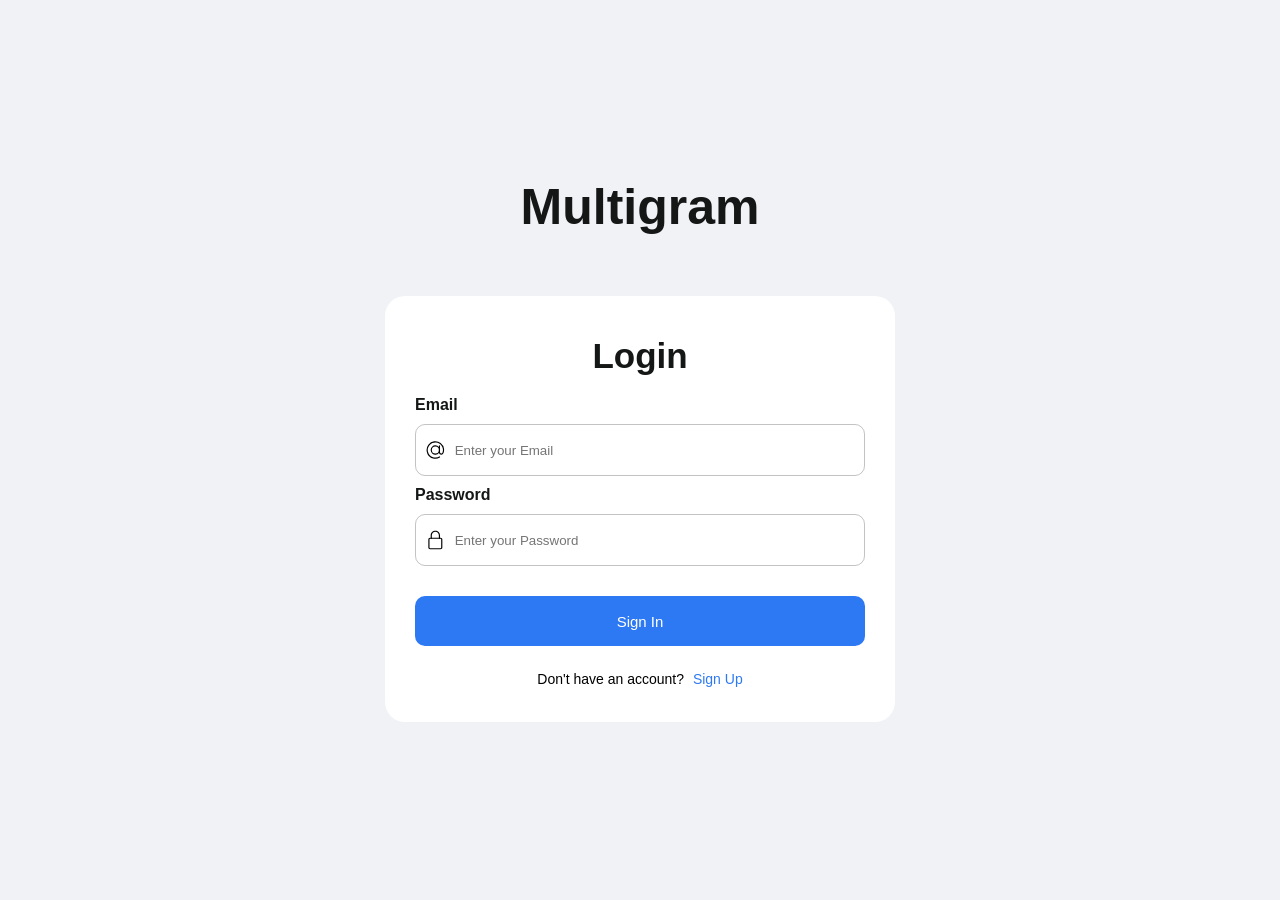
==== index.html @ 5e744e84 "finished signup and login page" ====
<!DOCTYPE html>
<html lang="en">
  <head>
    <meta charset="UTF-8" />
    <meta http-equiv="X-UA-Compatible" content="IE=edge" />
    <meta name="viewport" content="width=device-width, initial-scale=1.0" />
    <link rel="stylesheet" href="style.css" />
    <title>Multigram</title>
  </head>
  <body>
    <div class="container">
      <h1>Multigram</h1>
      <form class="form">
        <h1>Login</h1>
        <div class="flex-column">
          <label>Email </label>
        </div>
        <div class="inputForm">
          <svg
            xmlns="http://www.w3.org/2000/svg"
            width="20"
            viewBox="0 0 32 32"
            height="20"
          >
            <g data-name="Layer 3" id="Layer_3">
              <path
                d="m30.853 13.87a15 15 0 0 0 -29.729 4.082 15.1 15.1 0 0 0 12.876 12.918 15.6 15.6 0 0 0 2.016.13 14.85 14.85 0 0 0 7.715-2.145 1 1 0 1 0 -1.031-1.711 13.007 13.007 0 1 1 5.458-6.529 2.149 2.149 0 0 1 -4.158-.759v-10.856a1 1 0 0 0 -2 0v1.726a8 8 0 1 0 .2 10.325 4.135 4.135 0 0 0 7.83.274 15.2 15.2 0 0 0 .823-7.455zm-14.853 8.13a6 6 0 1 1 6-6 6.006 6.006 0 0 1 -6 6z"
              ></path>
            </g>
          </svg>
          <input
            placeholder="Enter your Email"
            class="input"
            type="text"
            required="@"
          />
        </div>

        <div class="flex-column">
          <label>Password </label>
        </div>
        <div class="inputForm">
          <svg
            xmlns="http://www.w3.org/2000/svg"
            width="20"
            viewBox="-64 0 512 512"
            height="20"
          >
            <path
              d="m336 512h-288c-26.453125 0-48-21.523438-48-48v-224c0-26.476562 21.546875-48 48-48h288c26.453125 0 48 21.523438 48 48v224c0 26.476562-21.546875 48-48 48zm-288-288c-8.8125 0-16 7.167969-16 16v224c0 8.832031 7.1875 16 16 16h288c8.8125 0 16-7.167969 16-16v-224c0-8.832031-7.1875-16-16-16zm0 0"
            ></path>
            <path
              d="m304 224c-8.832031 0-16-7.167969-16-16v-80c0-52.929688-43.070312-96-96-96s-96 43.070312-96 96v80c0 8.832031-7.167969 16-16 16s-16-7.167969-16-16v-80c0-70.59375 57.40625-128 128-128s128 57.40625 128 128v80c0 8.832031-7.167969 16-16 16zm0 0"
            ></path>
          </svg>
          <input
            placeholder="Enter your Password"
            class="input"
            type="password"
            required="password"
          />
        </div>

        <button class="button-submit">
          <a style="color: white; text-decoration: none" href="feed.html"
            >Sign In</a
          >
        </button>
        <p class="p">
          Don't have an account?
          <span class="span"><a href="signUp.html">Sign Up</a></span>
        </p>
      </form>
    </div>
    <script src="script.js"></script>
  </body>
</html>
---- style.css ----
/* <---------- LOGIN STYLE ----------> */
* {
  margin: 0;
  padding: 0;
}
.container {
  display: flex;
  flex-direction: column;
  justify-content: center;
  align-items: center;
  height: 100vh;
  background-color: #f0f2f5;
  font-family: -apple-system, BlinkMacSystemFont, "Segoe UI", Roboto, Oxygen,
    Ubuntu, Cantarell, "Open Sans", "Helvetica Neue", sans-serif;
}

.container h1 {
  font-size: 50px;
  font-weight: 600;
  color: #151717;
  margin-bottom: 60px;
}

.form {
  display: flex;
  flex-direction: column;
  gap: 10px;
  background-color: #ffffff;
  padding: 30px;
  width: 450px;
  border-radius: 20px;
  font-family: -apple-system, BlinkMacSystemFont, "Segoe UI", Roboto, Oxygen,
    Ubuntu, Cantarell, "Open Sans", "Helvetica Neue", sans-serif;
}

.form h1 {
  font-size: 35px;
  font-weight: 600;
  color: #151717;
  text-align: center;
  margin: 10px;
}

::placeholder {
  font-family: -apple-system, BlinkMacSystemFont, "Segoe UI", Roboto, Oxygen,
    Ubuntu, Cantarell, "Open Sans", "Helvetica Neue", sans-serif;
}

.form button {
  align-self: flex-end;
}

.flex-column > label {
  color: #151717;
  font-weight: 600;
}

.inputForm {
  border: 1.5px solid rgba(105, 105, 105, 0.397);
  border-radius: 10px;
  height: 50px;
  display: flex;
  align-items: center;
  padding-left: 10px;
  transition: 0.2s ease-in-out;
}

.input {
  margin-left: 10px;
  border-radius: 10px;
  border: none;
  width: 100%;
  height: 80%;
}

.input:focus {
  outline: none;
}

.inputForm:focus-within {
  border: 1.5px solid #2d79f3;
}

.flex-row {
  display: flex;
  flex-direction: row;
  align-items: center;
  gap: 10px;
  justify-content: space-between;
}

.flex-row > div > label {
  font-size: 14px;
  color: black;
  font-weight: 400;
}

.span a {
  font-size: 14px;
  margin-left: 5px;
  color: #2d79f3;
  font-weight: 500;
  cursor: pointer;
  text-decoration: none;
}

.button-submit {
  margin: 20px 0 10px 0;
  background-color: #2d79f3;
  border: none;
  color: white;
  font-size: 15px;
  font-weight: 500;
  border-radius: 10px;
  height: 50px;
  width: 100%;
  cursor: pointer;
}

.p {
  text-align: center;
  color: black;
  font-size: 14px;
  margin: 5px 0;
}

.btn {
  margin-top: 10px;
  width: 100%;
  height: 50px;
  border-radius: 10px;
  display: flex;
  justify-content: center;
  align-items: center;
  font-weight: 500;
  gap: 10px;
  border: 1px solid #ededef;
  background-color: white;
  cursor: pointer;
  transition: 0.2s ease-in-out;
}

.btn:hover {
  border: 1px solid #2d79f3;
}
/* ^---------- LOGIN STYLE ----------^ */

/* <---------- SIGNUP STYLE ----------> */
.SignUpContainer {
  display: flex;
  flex-direction: column;
  justify-content: center;
  align-items: center;
  height: 100vh;
  background-color: #f0f2f5;
}

.SignUpform {
  display: flex;
  flex-direction: column;
  gap: 10px;
  max-width: 350px;
  background-color: #fff;
  padding: 40px;
  padding-right: 60px;
  border-radius: 20px;
  position: relative;
}

.title {
  font-size: 28px;
  color: royalblue;
  font-weight: 600;
  letter-spacing: -1px;
  position: relative;
  display: flex;
  align-items: center;
  padding-left: 30px;
  margin-top: 16px;
  margin-bottom: 16px;
}

.title::before,
.title::after {
  position: absolute;
  content: "";
  height: 16px;
  width: 16px;
  border-radius: 50%;
  left: 0px;
  background-color: #2d79f3;
}

.title::before {
  width: 18px;
  height: 18px;
  background-color: #2d79f3;
}

.title::after {
  width: 18px;
  height: 18px;
  animation: pulse 1s linear infinite;
}

.message,
.signin {
  color: rgba(88, 87, 87, 0.822);
  font-size: 14px;
}

.signin {
  text-align: center;
}

.signin a {
  color: #2d79f3;
  text-decoration: none;
}

.signin a:hover {
  text-decoration: underline #2d79f3;
}

.SignUpFlex {
  display: flex;
  width: 100%;
  gap: 30px;
}

.SignUpform label {
  position: relative;
}

.SignUpform label .SignUpInput {
  width: 100%;
  padding: 10px 10px 20px 10px;
  outline: 0;
  border: 1px solid rgba(105, 105, 105, 0.397);
  border-radius: 10px;
}

.SignUpform label .SignUpInput + .SignUpSpan {
  position: absolute;
  left: 10px;
  top: 15px;
  color: grey;
  font-size: 0.9em;
  cursor: text;
  transition: 0.3s ease;
}

.SignUpform label .SignUpInput:placeholder-shown + .SignUpSpan {
  top: 15px;
  font-size: 0.9em;
}

.SignUpform label .SignUpInput:focus + .SignUpSpan,
.SignUpform label .SignUpInput:valid + .SignUpSpan {
  top: 30px;
  font-size: 0.7em;
  font-weight: 600;
}

.SignUpform label .SignUpInput:valid + .SignUpSpan {
  color: green;
}

.submit {
  border: none;
  outline: none;
  background-color: #2d79f3;
  padding: 10px;
  border-radius: 10px;
  color: #fff;
  font-size: 16px;
  transform: 0.3s ease;
  width: 371px;
}

.submit:hover {
  background-color: rgb(56, 90, 194);
}

@keyframes pulse {
  from {
    transform: scale(0.9);
    opacity: 1;
  }

  to {
    transform: scale(1.8);
    opacity: 0;
  }
}
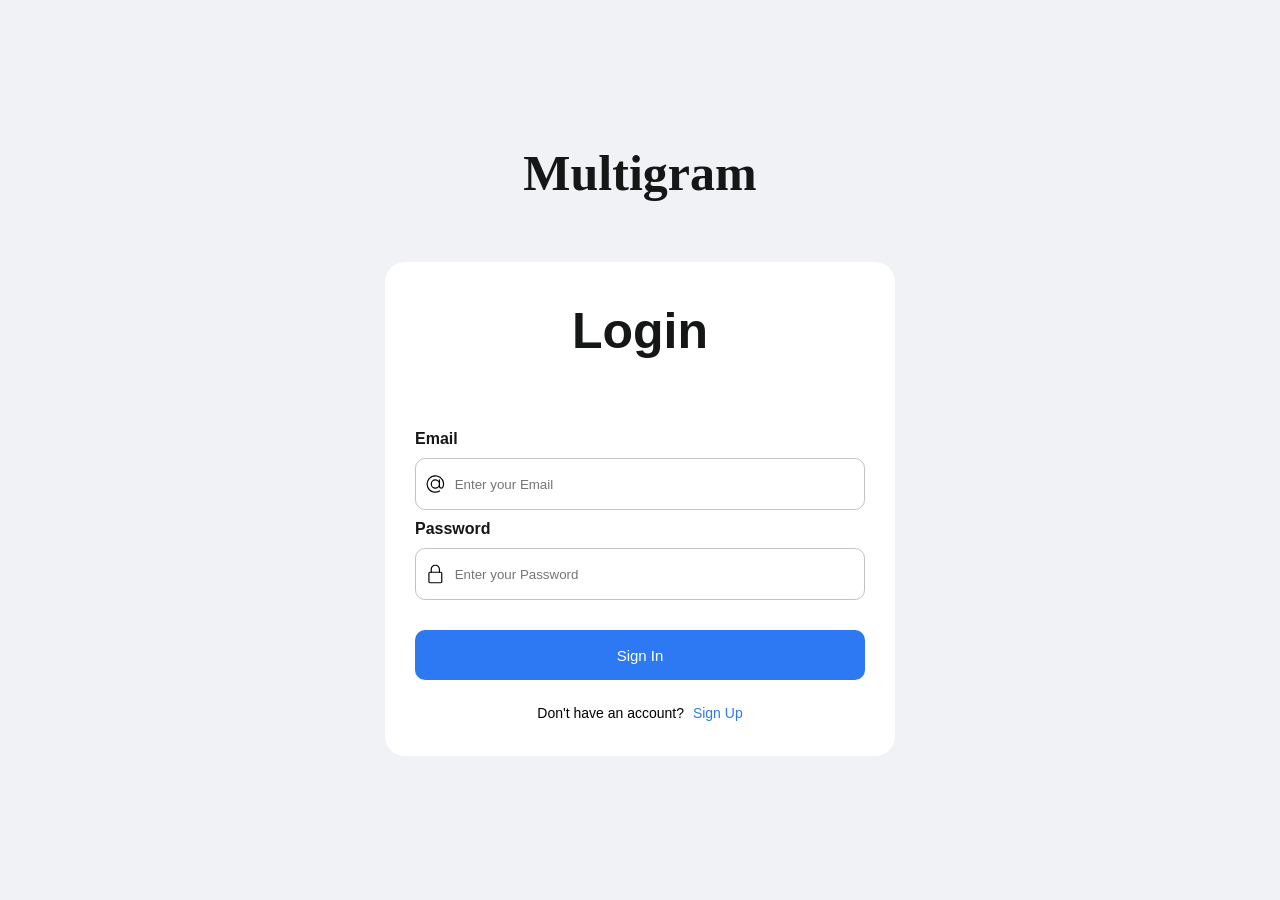
==== commit c3e8298a: "changed image to font" ====
--- a/index.html
+++ b/index.html
@@ -9,9 +9,9 @@
   </head>
   <body>
     <div class="container">
-      <h1>Multigram</h1>
+      <h1 id="loginTitle">Multigram</h1>
       <form class="form">
-        <h1>Login</h1>
+        <h1 id="login">Login</h1>
         <div class="flex-column">
           <label>Email </label>
         </div>
--- a/style.css
+++ b/style.css
@@ -14,7 +14,15 @@
     Ubuntu, Cantarell, "Open Sans", "Helvetica Neue", sans-serif;
 }
 
-.container h1 {
+#loginTitle {
+  font-size: 50px;
+  font-weight: 600;
+  color: #151717;
+  margin-bottom: 60px;
+  font-family: "Brush Script MT", cursive;
+}
+
+#login {
   font-size: 50px;
   font-weight: 600;
   color: #151717;
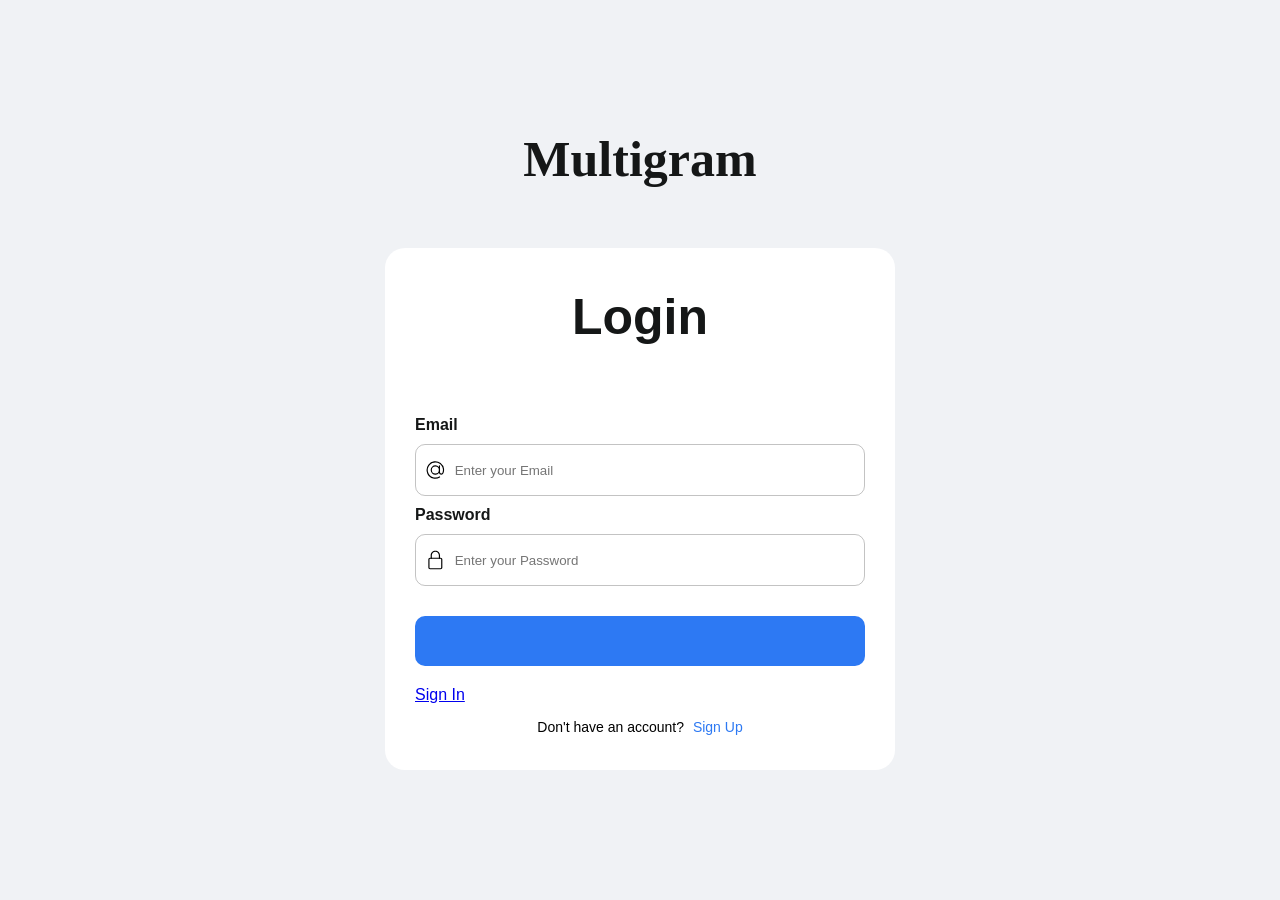
==== commit 975f63af: "buttons" ====
--- a/index.html
+++ b/index.html
@@ -31,8 +31,8 @@
           <input
             placeholder="Enter your Email"
             class="input"
-            type="text"
-            required="@"
+            type="email"
+            required
           />
         </div>
 
@@ -57,15 +57,11 @@
             placeholder="Enter your Password"
             class="input"
             type="password"
-            required="password"
+            required
           />
         </div>
 
-        <button class="button-submit">
-          <a style="color: white; text-decoration: none" href="feed.html"
-            >Sign In</a
-          >
-        </button>
+       <button class="button-submit"></button> <a href="feed.html">Sign In</a></button>
         <p class="p">
           Don't have an account?
           <span class="span"><a href="signUp.html">Sign Up</a></span>
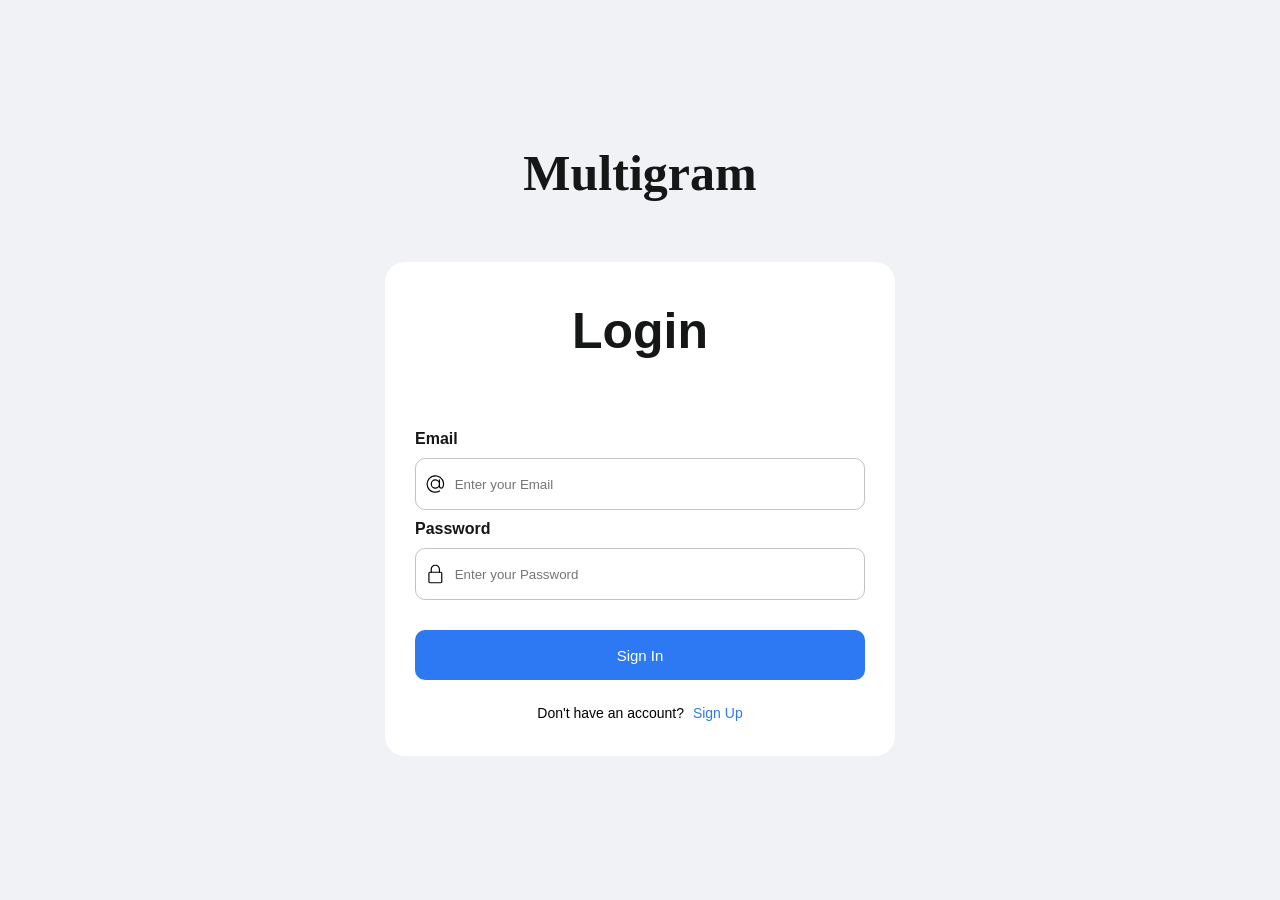
==== commit 4c898fdb: "yeah..." ====
--- a/index.html
+++ b/index.html
@@ -61,7 +61,11 @@
           />
         </div>
 
-       <button class="button-submit"></button> <a href="feed.html">Sign In</a></button>
+        <button class="button-submit">
+          <a style="color: white; text-decoration: none" href="feed.html"
+            >Sign In</a
+          >
+        </button>
         <p class="p">
           Don't have an account?
           <span class="span"><a href="signUp.html">Sign Up</a></span>
